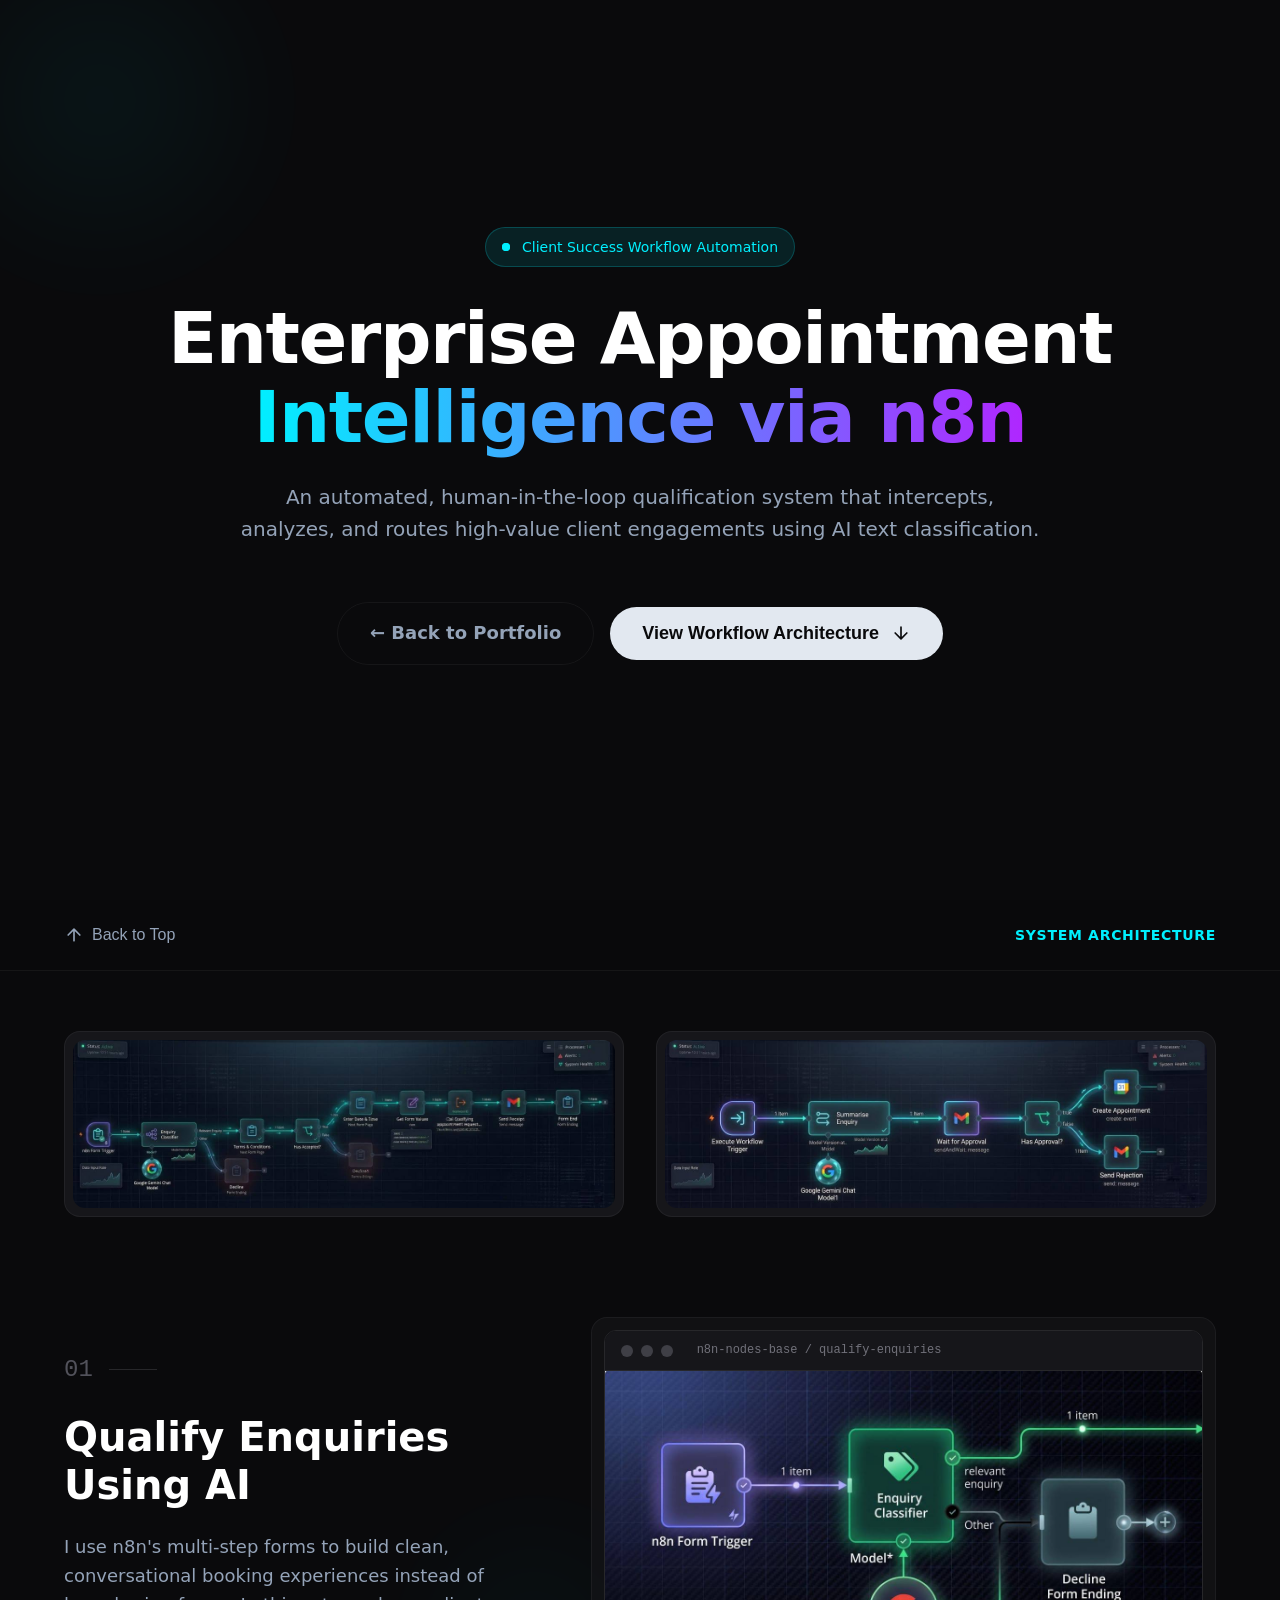
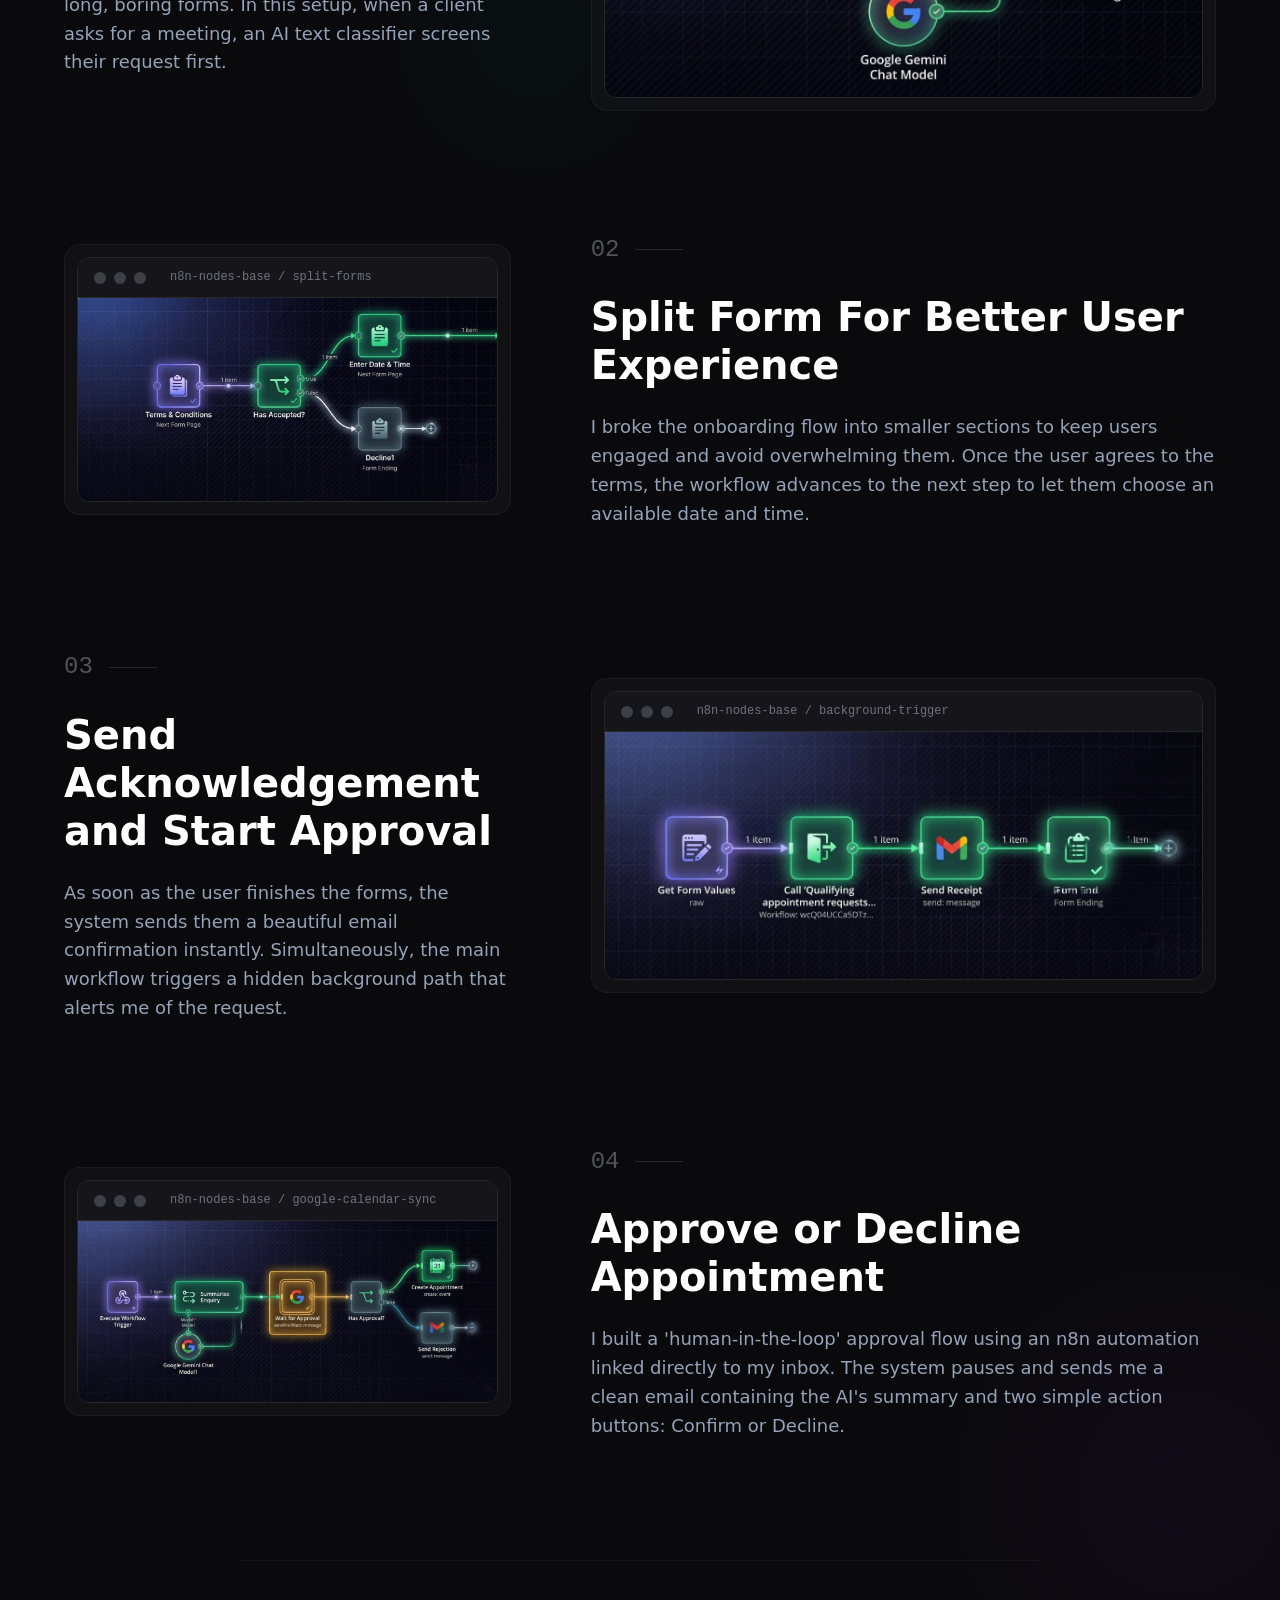
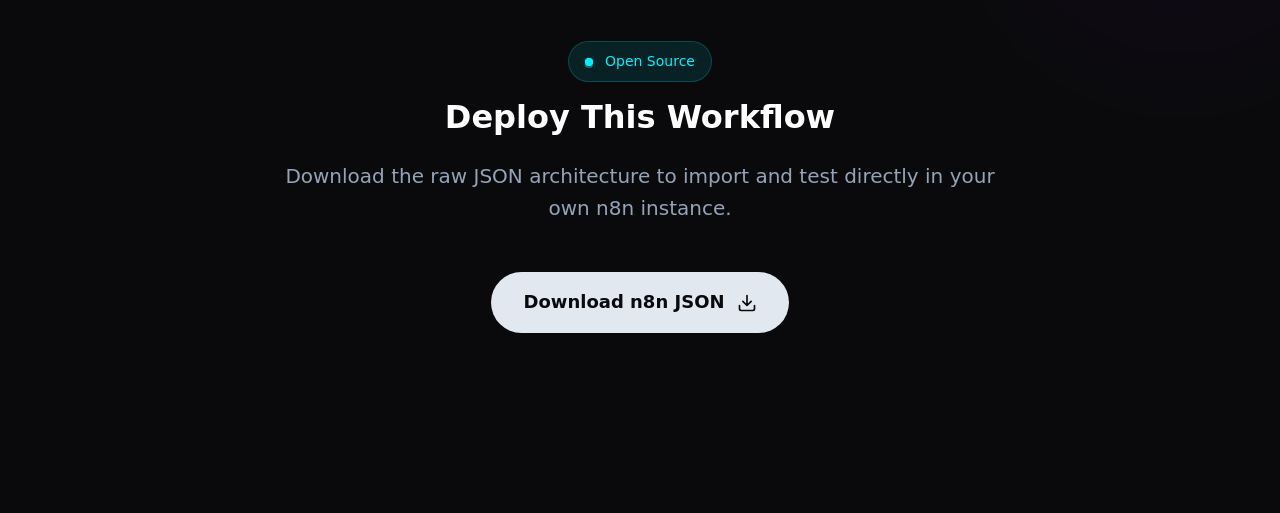
==== project-page.html @ 70767b48 "Rename index.html to project-page.html" ====
<!DOCTYPE html>
<html lang="en">
<head>
  <meta charset="UTF-8">
  <meta name="viewport" content="width=device-width, initial-scale=1.0">
  <title>Workflow Architecture | Amir Ahmed</title>
  <style>
    /* =========================================
       SYNCHRONIZED DESIGN SYSTEM
       ========================================= */
    :root {
      --bg-main: #0a0a0c;
      --bg-secondary: #16161a;
      --text-main: #e2e8f0;
      --text-muted: #94a3b8;
      --neon-accent: #00f0ff;
      --neon-hover: #00c3ff;
      --neon-purple: #b026ff;
      --border-subtle: rgba(255, 255, 255, 0.05);
      --font-main: 'Segoe UI', system-ui, -apple-system, sans-serif;
    }

    * { box-sizing: border-box; margin: 0; padding: 0; }

    body {
      background-color: var(--bg-main);
      color: var(--text-main);
      font-family: var(--font-main);
      line-height: 1.6;
      overflow-x: hidden;
      position: relative;
    }

    ::-webkit-scrollbar { width: 8px; }
    ::-webkit-scrollbar-track { background: var(--bg-main); }
    ::-webkit-scrollbar-thumb { background: var(--bg-secondary); border-radius: 4px; }
    ::-webkit-scrollbar-thumb:hover { background: #27272a; }

    /* =========================================
       AMBIENT BACKGROUND ANIMATIONS
       ========================================= */
    .ambient-node {
      position: absolute;
      border-radius: 50%;
      background: radial-gradient(circle, var(--neon-accent) 0%, transparent 70%);
      opacity: 0.05;
      filter: blur(40px);
      animation: float 15s infinite ease-in-out alternate;
      z-index: -1;
      pointer-events: none;
    }
    .node-1 { width: 400px; height: 400px; top: -100px; left: -100px; }
    .node-2 { width: 500px; height: 500px; bottom: 10%; right: -150px; background: radial-gradient(circle, var(--neon-purple) 0%, transparent 70%); animation-duration: 20s; animation-direction: alternate-reverse; }
    .node-3 { width: 300px; height: 300px; top: 40%; left: 30%; background: radial-gradient(circle, var(--neon-accent) 0%, transparent 70%); animation-duration: 12s; opacity: 0.03; }

    @keyframes float {
      0% { transform: translate(0, 0) scale(1); }
      50% { transform: translate(30px, -50px) scale(1.1); }
      100% { transform: translate(-20px, 20px) scale(0.95); }
    }

    /* =========================================
       ANIMATIONS
       ========================================= */
    @keyframes fadeUp {
      0% { opacity: 0; transform: translateY(40px); }
      100% { opacity: 1; transform: translateY(0); }
    }

    .animate-fade-up { opacity: 0; animation: fadeUp 0.8s cubic-bezier(0.16, 1, 0.3, 1) forwards; }
    .delay-1 { animation-delay: 0.1s; }
    .delay-2 { animation-delay: 0.2s; }
    .delay-3 { animation-delay: 0.3s; }

    /* =========================================
       SUMMARY VIEW (HERO)
       ========================================= */
    #summary-view {
      display: flex; flex-direction: column; align-items: center; justify-content: center;
      text-align: center; padding: 0 24px; position: relative;
      min-height: 100vh;
    }

    .badge {
      display: inline-flex; align-items: center; gap: 12px; padding: 8px 16px;
      border-radius: 50px; background: rgba(0, 240, 255, 0.1); border: 1px solid rgba(0, 240, 255, 0.2);
      color: var(--neon-accent); font-size: 0.875rem; font-weight: 500; margin-bottom: 2rem;
    }

    .ping-dot { position: relative; display: flex; height: 8px; width: 8px; }
    .ping-dot::before, .ping-dot::after {
      content: ''; position: absolute; width: 100%; height: 100%;
      background: var(--neon-accent); border-radius: 50%;
    }
    .ping-dot::before { animation: ping 1.5s cubic-bezier(0, 0, 0.2, 1) infinite; }
    @keyframes ping { 75%, 100% { transform: scale(2); opacity: 0; } }

    .hero-title {
      font-size: clamp(2.5rem, 6vw, 4.5rem); font-weight: 800; color: white;
      line-height: 1.1; margin-bottom: 1.5rem; letter-spacing: -0.02em;
    }
    .hero-title span {
      background: linear-gradient(to right, var(--neon-accent), var(--neon-purple));
      -webkit-background-clip: text; -webkit-text-fill-color: transparent;
    }
    .hero-desc { font-size: 1.25rem; color: var(--text-muted); max-width: 800px; margin: 0 auto 3rem auto; }

    .btn-group { display: flex; gap: 16px; flex-wrap: wrap; justify-content: center; align-items: center; min-height: 80px; }
    
    .primary-btn {
      position: relative; display: inline-flex; align-items: center; justify-content: center; gap: 12px;
      padding: 16px 32px; background: var(--text-main); color: var(--bg-main);
      border: none; border-radius: 50px; font-size: 1.125rem; font-weight: 600;
      cursor: pointer; overflow: hidden; transition: transform 0.2s ease, opacity 0.1s ease;
      white-space: nowrap; 
    }
    .primary-btn:hover { transform: scale(1.05); }
    .primary-btn::before {
      content: ''; position: absolute; inset: 0;
      background: linear-gradient(to right, var(--neon-accent), var(--neon-purple));
      opacity: 0; transition: opacity 0.5s ease;
    }
    .primary-btn:hover::before { opacity: 0.15; }
    .primary-btn span { position: relative; z-index: 1; }
    .primary-btn svg { position: relative; z-index: 1; transition: transform 0.3s ease; width: 20px; height: 20px; flex-shrink: 0; }
    .primary-btn:hover svg { transform: translateY(4px); }

    .secondary-link {
      display: inline-flex; align-items: center; justify-content: center; gap: 8px; padding: 16px 32px;
      color: var(--text-muted); text-decoration: none; font-size: 1.125rem; font-weight: 600;
      transition: all 0.3s ease; border: 1px solid var(--border-subtle); border-radius: 50px;
      white-space: nowrap; transform-origin: center;
    }
    .secondary-link:hover { color: var(--neon-accent); border-color: var(--neon-accent); background: rgba(0,240,255,0.05); }

    /* =========================================
       GALLERY VIEW (SCROLLABLE AREA)
       ========================================= */
    #gallery-view { padding-bottom: 100px; }

    .sticky-nav {
      position: sticky; top: 0; z-index: 50; background: rgba(10, 10, 12, 0.85);
      backdrop-filter: blur(12px); border-bottom: 1px solid var(--border-subtle);
      padding: 24px 0; margin-bottom: 60px;
    }
    .nav-content { display: flex; justify-content: space-between; align-items: center; max-width: 1200px; margin: 0 auto; padding: 0 24px; }
    .back-btn {
      background: transparent; border: none; color: var(--text-muted); font-size: 1rem;
      display: flex; align-items: center; gap: 8px; cursor: pointer; transition: color 0.3s;
    }
    .back-btn:hover { color: white; }
    .back-btn svg { transition: transform 0.3s; width: 20px; height: 20px; }
    .back-btn:hover svg { transform: translateY(-4px); }
    .nav-label { color: var(--neon-accent); font-size: 0.875rem; letter-spacing: 0.05em; text-transform: uppercase; font-weight: 600; }

    .macro-grid { display: grid; grid-template-columns: 1fr; gap: 32px; margin-bottom: 100px; max-width: 1200px; margin: 0 auto 100px auto; padding: 0 24px; }
    @media (min-width: 1024px) { .macro-grid { grid-template-columns: 1fr 1fr; } }
    .macro-card {
      background: var(--bg-secondary); border: 1px solid var(--border-subtle); border-radius: 16px;
      padding: 8px; overflow: hidden; transition: all 0.5s ease;
    }
    .macro-card:hover { border-color: rgba(0, 240, 255, 0.3); box-shadow: 0 0 40px rgba(0, 240, 255, 0.1); }
    .macro-card img { width: 100%; height: auto; border-radius: 12px; display: block; transition: transform 0.7s ease; }
    .macro-card:hover img { transform: scale(1.02); }

    .step-section { max-width: 1200px; margin: 0 auto 120px auto; padding: 0 24px; display: grid; grid-template-columns: 1fr; gap: 40px; align-items: center; }
    @media (min-width: 1024px) {
      .step-section { grid-template-columns: 5fr 7fr; gap: 80px; }
      .step-reverse .text-content { order: 2; }
      .step-reverse .image-content { order: 1; }
      .text-content { position: sticky; top: 120px; }
    }

    .step-header { display: flex; align-items: center; gap: 16px; margin-bottom: 24px; }
    .step-number { font-family: monospace; font-size: 1.5rem; color: #52525b; }
    .step-line { height: 1px; width: 48px; background: #27272a; }
    .step-title { font-size: 2.5rem; font-weight: 700; color: white; margin-bottom: 24px; line-height: 1.2; }

    .image-content {
      position: relative; border-radius: 16px; background: rgba(22, 22, 26, 0.6);
      border: 1px solid rgba(255, 255, 255, 0.05); padding: 12px; transition: transform 0.5s ease;
    }
    .image-content:hover { transform: translateY(-5px) scale(1.02); }
    .image-content::before {
      content: ''; position: absolute; inset: -4px; background: linear-gradient(45deg, transparent, rgba(0, 240, 255, 0.15), var(--neon-purple), transparent);
      border-radius: 20px; filter: blur(20px); opacity: 0; transition: opacity 0.5s ease; z-index: -1;
    }
    .image-content:hover::before { opacity: 1; }

    .ide-window { background: var(--bg-main); border: 1px solid #27272a; border-radius: 12px; overflow: hidden; }
    .ide-header { background: var(--bg-secondary); border-bottom: 1px solid #27272a; height: 40px; display: flex; align-items: center; padding: 0 16px; gap: 8px; }
    .ide-dot { width: 12px; height: 12px; border-radius: 50%; background: #3f3f46; }
    .ide-title { margin-left: 16px; font-family: monospace; font-size: 0.75rem; color: #71717a; }
    .ide-window img { width: 100%; display: block; }

    .download-section { text-align: center; padding: 80px 24px; margin: 0 auto; max-width: 800px; border-top: 1px solid var(--border-subtle); }
    .download-section svg { transition: transform 0.3s ease; }
    .primary-btn:hover svg.download-icon { transform: translateY(4px); }
  </style>
</head>
<body>

  <div class="ambient-node node-1"></div>
  <div class="ambient-node node-2"></div>
  <div class="ambient-node node-3"></div>

  <div id="app">
    <section id="summary-view">
      <div class="animate-fade-up">
        <div class="badge">
          <div class="ping-dot"></div>
          Client Success Workflow Automation
        </div>
      </div>

      <h1 class="hero-title animate-fade-up delay-1">
        Enterprise Appointment <br>
        <span>Intelligence via n8n</span>
      </h1>

      <p class="hero-desc animate-fade-up delay-2">
        An automated, human-in-the-loop qualification system that intercepts, analyzes, and routes high-value client engagements using AI text classification.
      </p>

      <div class="btn-group animate-fade-up delay-3">
        <a href="index.html" id="btn-portfolio" class="secondary-link">← Back to Portfolio</a>
        <button id="btn-view-architecture" class="primary-btn">
          <span>View Workflow Architecture</span>
          <svg viewBox="0 0 24 24" fill="none" stroke="currentColor" stroke-width="2" stroke-linecap="round" stroke-linejoin="round"><path d="M12 5v14M5 12l7 7 7-7"/></svg>
        </button>
      </div>
    </section>

    <section id="gallery-view">
      <nav class="sticky-nav">
        <div class="nav-content">
          <button id="btn-back" class="back-btn">
            <svg viewBox="0 0 24 24" fill="none" stroke="currentColor" stroke-width="2" stroke-linecap="round" stroke-linejoin="round"><path d="M12 19V5M5 12l7-7 7 7"/></svg>
            Back to Top
          </button>
          <div class="nav-label">System Architecture</div>
        </div>
      </nav>

      <div class="macro-grid">
        <div class="macro-card"><img src="photo_2026-07-04_22-21-02.jpg" alt="Main Qualification Path"></div>
        <div class="macro-card"><img src="photo_2026-07-04_22-21-03.jpg" alt="Sub-Workflow Approval Path"></div>
      </div>

      <div class="step-section">
        <div class="text-content">
          <div class="step-header"><span class="step-number">01</span><div class="step-line"></div></div>
          <h3 class="step-title">Qualify Enquiries Using AI</h3>
          <p class="hero-desc" style="margin: 0; font-size: 1.125rem;">I use n8n's multi-step forms to build clean, conversational booking experiences instead of long, boring forms. In this setup, when a client asks for a meeting, an AI text classifier screens their request first.</p>
        </div>
        <div class="image-content">
          <div class="ide-window"><div class="ide-header"><div class="ide-dot"></div><div class="ide-dot"></div><div class="ide-dot"></div><div class="ide-title">n8n-nodes-base / qualify-enquiries</div></div><img src="photo_2026-07-04_21-32-10.jpg" alt="Qualify Enquiries Node"></div>
        </div>
      </div>

      <div class="step-section step-reverse">
        <div class="text-content">
          <div class="step-header"><span class="step-number">02</span><div class="step-line"></div></div>
          <h3 class="step-title">Split Form For Better User Experience</h3>
          <p class="hero-desc" style="margin: 0; font-size: 1.125rem;">I broke the onboarding flow into smaller sections to keep users engaged and avoid overwhelming them. Once the user agrees to the terms, the workflow advances to the next step to let them choose an available date and time.</p>
        </div>
        <div class="image-content">
          <div class="ide-window"><div class="ide-header"><div class="ide-dot"></div><div class="ide-dot"></div><div class="ide-dot"></div><div class="ide-title">n8n-nodes-base / split-forms</div></div><img src="photo_2026-07-04_21-32-12.jpg" alt="Split Form Nodes"></div>
        </div>
      </div>

      <div class="step-section">
        <div class="text-content">
          <div class="step-header"><span class="step-number">03</span><div class="step-line"></div></div>
          <h3 class="step-title">Send Acknowledgement and Start Approval</h3>
          <p class="hero-desc" style="margin: 0; font-size: 1.125rem;">As soon as the user finishes the forms, the system sends them a beautiful email confirmation instantly. Simultaneously, the main workflow triggers a hidden background path that alerts me of the request.</p>
        </div>
        <div class="image-content">
          <div class="ide-window"><div class="ide-header"><div class="ide-dot"></div><div class="ide-dot"></div><div class="ide-dot"></div><div class="ide-title">n8n-nodes-base / background-trigger</div></div><img src="photo_2026-07-04_21-32-11 (2).jpg" alt="Approval Trigger Node"></div>
        </div>
      </div>

      <div class="step-section step-reverse">
        <div class="text-content">
          <div class="step-header"><span class="step-number">04</span><div class="step-line"></div></div>
          <h3 class="step-title">Approve or Decline Appointment</h3>
          <p class="hero-desc" style="margin: 0; font-size: 1.125rem;">I built a 'human-in-the-loop' approval flow using an n8n automation linked directly to my inbox. The system pauses and sends me a clean email containing the AI's summary and two simple action buttons: Confirm or Decline.</p>
        </div>
        <div class="image-content">
          <div class="ide-window"><div class="ide-header"><div class="ide-dot"></div><div class="ide-dot"></div><div class="ide-dot"></div><div class="ide-title">n8n-nodes-base / google-calendar-sync</div></div><img src="photo_2026-07-04_21-32-11.jpg" alt="Calendar Execution Node"></div>
        </div>
      </div>

      <div class="download-section">
        <div class="badge" style="margin-bottom: 1rem;"><div class="ping-dot" style="background: transparent;"><svg viewBox="0 0 24 24" width="12" height="12" fill="none" stroke="currentColor" stroke-width="2" stroke-linecap="round" stroke-linejoin="round" style="color: var(--neon-accent);"><path d="M21 15v4a2 2 0 0 1-2 2H5a2 2 0 0 1-2-2v-4M7 10l5 5 5-5M12 15V3"/></svg></div>Open Source</div>
        <h3 class="step-title" style="font-size: 2rem;">Deploy This Workflow</h3>
        <p class="hero-desc">Download the raw JSON architecture to import and test directly in your own n8n instance.</p>
        <a href="n8n-workflow.json.json" download="Amir-n8n-Booking-System.json" class="primary-btn" style="text-decoration: none; display: inline-flex;"><span>Download n8n JSON</span><svg class="download-icon" viewBox="0 0 24 24" fill="none" stroke="currentColor" stroke-width="2" stroke-linecap="round" stroke-linejoin="round" style="width: 20px; height: 20px;"><path d="M21 15v4a2 2 0 0 1-2 2H5a2 2 0 0 1-2-2v-4M7 10l5 5 5-5M12 15V3"/></svg></a>
      </div>
    </section>
  </div>

  <script>
    document.addEventListener("DOMContentLoaded", () => {
      const btnViewArch = document.getElementById('btn-view-architecture');
      const btnPortfolio = document.getElementById('btn-portfolio');
      const btnBack = document.getElementById('btn-back');
      const galleryView = document.getElementById('gallery-view');

      btnViewArch.addEventListener('click', () => {
        galleryView.scrollIntoView({ behavior: 'smooth' });
      });

      btnBack.addEventListener('click', () => {
        window.scrollTo({ top: 0, behavior: 'smooth' });
      });

      window.addEventListener('scroll', () => {
        let scrollY = window.scrollY;
        
        // Calculate progress (0 to 1 over 300px)
        let progress = Math.min(scrollY / 300, 1);
        
        // View Arch button: Fades and Shrinks
        btnViewArch.style.opacity = 1 - progress;
        btnViewArch.style.transform = `scale(${1 - (progress * 0.5)})`;
        btnViewArch.style.pointerEvents = progress >= 1 ? 'none' : 'auto';
        
        // Portfolio button: Scales up to 1.3x and moves to horizontal center (85px right)
        btnPortfolio.style.transform = `scale(${1 + (progress * 0.3)}) translateX(${progress * 100}px)`;
      });
    });
  </script>
</body>
</html>
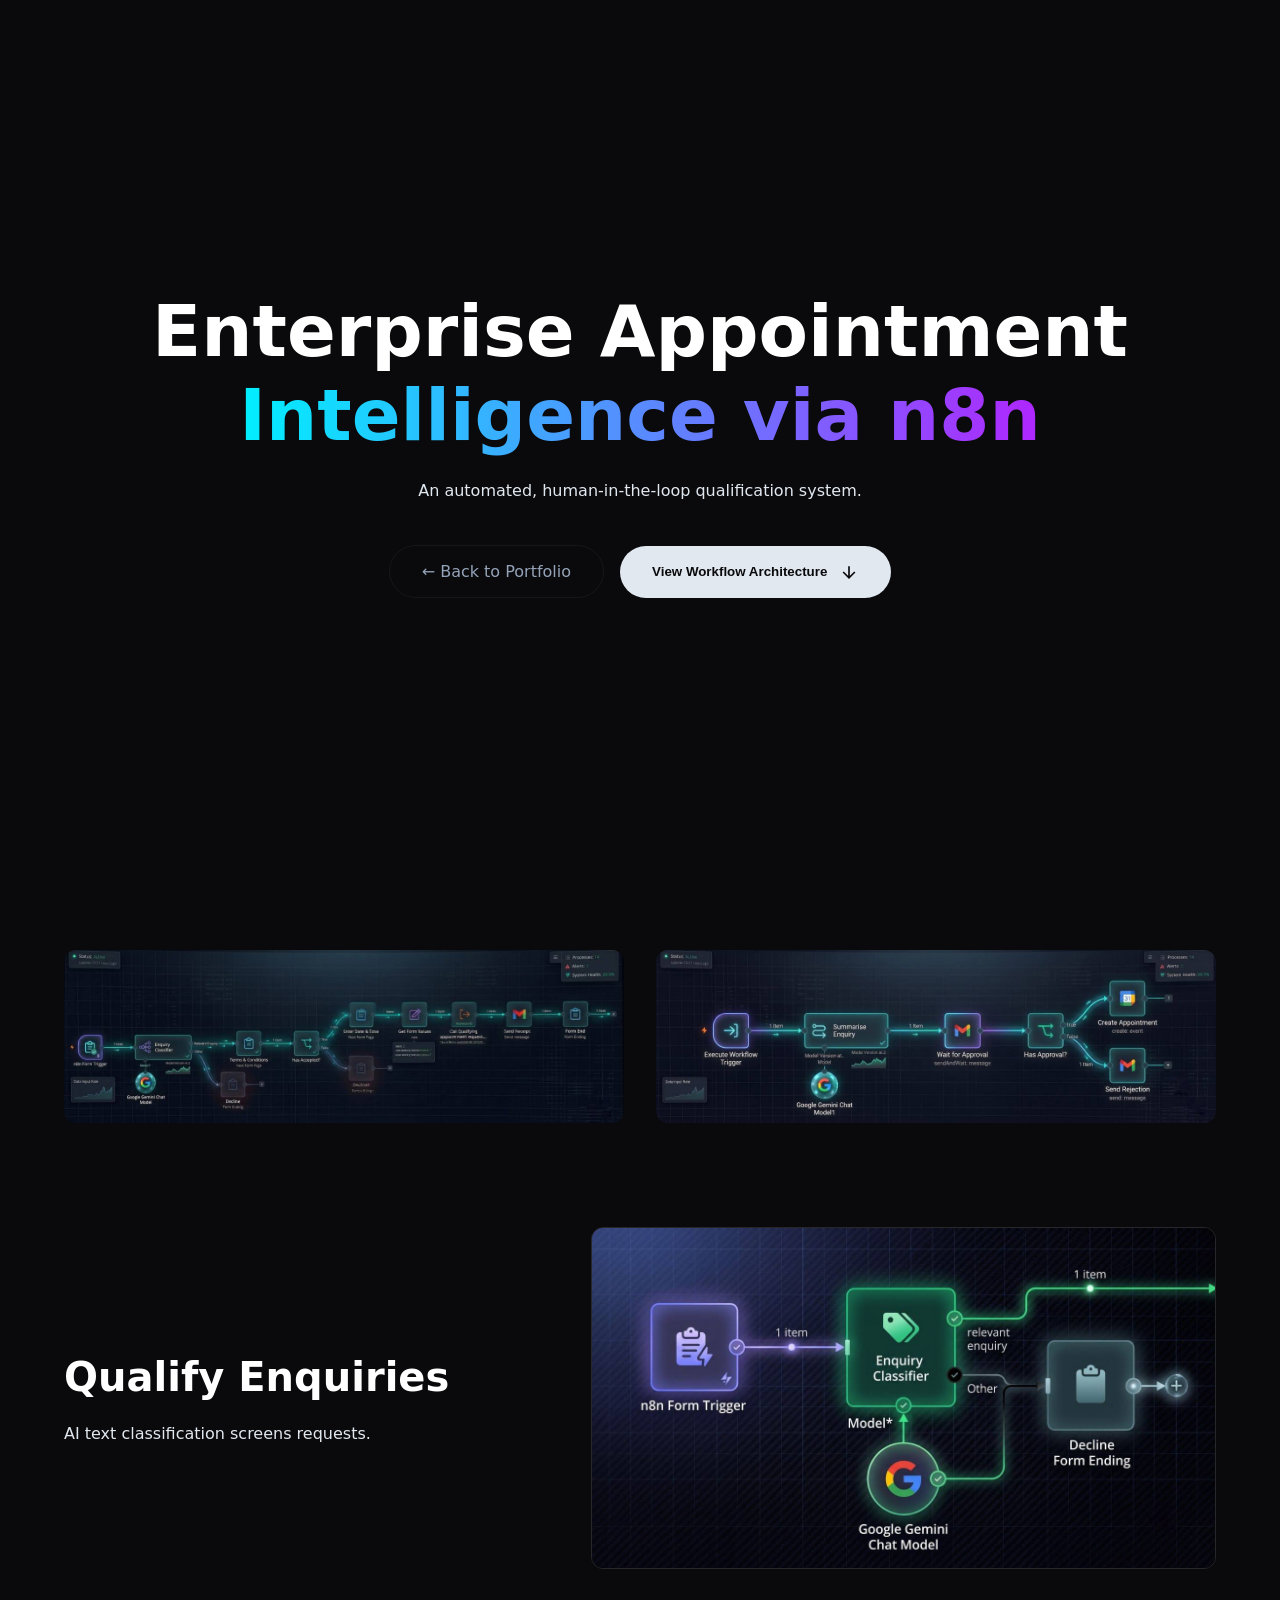
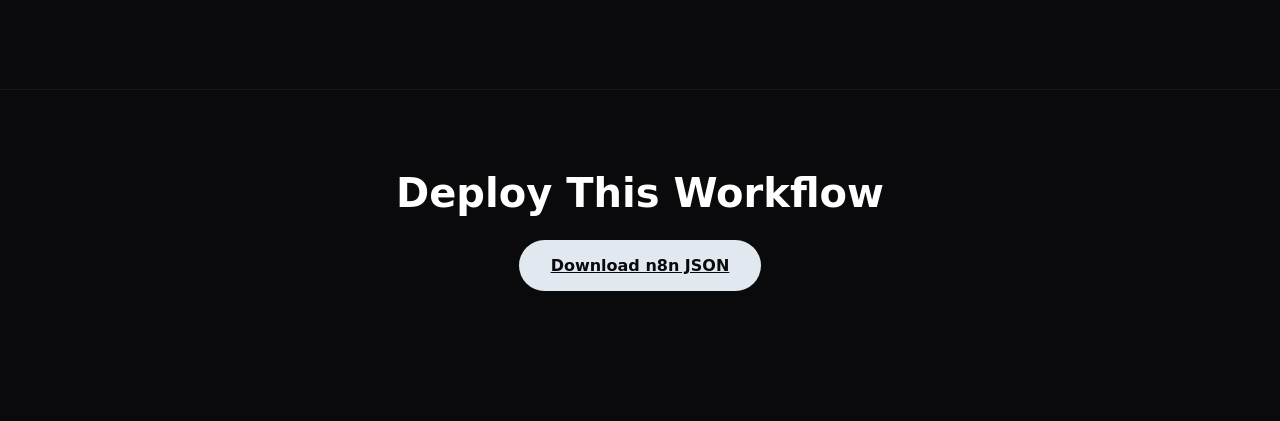
==== commit c34b2b8b: "Update project-page.html" ====
--- a/project-page.html
+++ b/project-page.html
@@ -9,326 +9,92 @@
        SYNCHRONIZED DESIGN SYSTEM
        ========================================= */
     :root {
-      --bg-main: #0a0a0c;
-      --bg-secondary: #16161a;
-      --text-main: #e2e8f0;
-      --text-muted: #94a3b8;
-      --neon-accent: #00f0ff;
-      --neon-hover: #00c3ff;
-      --neon-purple: #b026ff;
-      --border-subtle: rgba(255, 255, 255, 0.05);
-      --font-main: 'Segoe UI', system-ui, -apple-system, sans-serif;
+      --bg-main: #0a0a0c; --bg-secondary: #16161a; --text-main: #e2e8f0;
+      --text-muted: #94a3b8; --neon-accent: #00f0ff; --neon-purple: #b026ff;
+      --border-subtle: rgba(255, 255, 255, 0.05); --font-main: 'Segoe UI', system-ui, sans-serif;
     }
+    * { box-sizing: border-box; margin: 0; padding: 0; }
+    body { background-color: var(--bg-main); color: var(--text-main); font-family: var(--font-main); overflow-x: hidden; }
+    
+    .view-container { min-height: 100vh; padding: 100px 24px; display: flex; flex-direction: column; align-items: center; justify-content: center; text-align: center; }
+    
+    .hero-title { font-size: clamp(2.5rem, 6vw, 4.5rem); font-weight: 800; color: white; margin-bottom: 1.5rem; }
+    .hero-title span { background: linear-gradient(to right, var(--neon-accent), var(--neon-purple)); -webkit-background-clip: text; -webkit-text-fill-color: transparent; }
+    
+    .btn-group { display: flex; gap: 16px; justify-content: center; margin-top: 2rem; align-items: center; min-height: 80px; }
+    .primary-btn { display: inline-flex; align-items: center; gap: 12px; padding: 16px 32px; background: var(--text-main); color: var(--bg-main); border: none; border-radius: 50px; font-weight: 600; cursor: pointer; transition: transform 0.2s; white-space: nowrap; }
+    .primary-btn:hover { transform: scale(1.05); }
+    .primary-btn svg { width: 20px; height: 20px; }
 
-    * { box-sizing: border-box; margin: 0; padding: 0; }
-
-    body {
-      background-color: var(--bg-main);
-      color: var(--text-main);
-      font-family: var(--font-main);
-      line-height: 1.6;
-      overflow-x: hidden;
-      position: relative;
-    }
-
-    ::-webkit-scrollbar { width: 8px; }
-    ::-webkit-scrollbar-track { background: var(--bg-main); }
-    ::-webkit-scrollbar-thumb { background: var(--bg-secondary); border-radius: 4px; }
-    ::-webkit-scrollbar-thumb:hover { background: #27272a; }
-
-    /* =========================================
-       AMBIENT BACKGROUND ANIMATIONS
-       ========================================= */
-    .ambient-node {
-      position: absolute;
-      border-radius: 50%;
-      background: radial-gradient(circle, var(--neon-accent) 0%, transparent 70%);
-      opacity: 0.05;
-      filter: blur(40px);
-      animation: float 15s infinite ease-in-out alternate;
-      z-index: -1;
-      pointer-events: none;
-    }
-    .node-1 { width: 400px; height: 400px; top: -100px; left: -100px; }
-    .node-2 { width: 500px; height: 500px; bottom: 10%; right: -150px; background: radial-gradient(circle, var(--neon-purple) 0%, transparent 70%); animation-duration: 20s; animation-direction: alternate-reverse; }
-    .node-3 { width: 300px; height: 300px; top: 40%; left: 30%; background: radial-gradient(circle, var(--neon-accent) 0%, transparent 70%); animation-duration: 12s; opacity: 0.03; }
-
-    @keyframes float {
-      0% { transform: translate(0, 0) scale(1); }
-      50% { transform: translate(30px, -50px) scale(1.1); }
-      100% { transform: translate(-20px, 20px) scale(0.95); }
-    }
-
-    /* =========================================
-       ANIMATIONS
-       ========================================= */
-    @keyframes fadeUp {
-      0% { opacity: 0; transform: translateY(40px); }
-      100% { opacity: 1; transform: translateY(0); }
-    }
-
-    .animate-fade-up { opacity: 0; animation: fadeUp 0.8s cubic-bezier(0.16, 1, 0.3, 1) forwards; }
-    .delay-1 { animation-delay: 0.1s; }
-    .delay-2 { animation-delay: 0.2s; }
-    .delay-3 { animation-delay: 0.3s; }
-
-    /* =========================================
-       SUMMARY VIEW (HERO)
-       ========================================= */
-    #summary-view {
-      display: flex; flex-direction: column; align-items: center; justify-content: center;
-      text-align: center; padding: 0 24px; position: relative;
-      min-height: 100vh;
-    }
-
-    .badge {
-      display: inline-flex; align-items: center; gap: 12px; padding: 8px 16px;
-      border-radius: 50px; background: rgba(0, 240, 255, 0.1); border: 1px solid rgba(0, 240, 255, 0.2);
-      color: var(--neon-accent); font-size: 0.875rem; font-weight: 500; margin-bottom: 2rem;
-    }
-
-    .ping-dot { position: relative; display: flex; height: 8px; width: 8px; }
-    .ping-dot::before, .ping-dot::after {
-      content: ''; position: absolute; width: 100%; height: 100%;
-      background: var(--neon-accent); border-radius: 50%;
-    }
-    .ping-dot::before { animation: ping 1.5s cubic-bezier(0, 0, 0.2, 1) infinite; }
-    @keyframes ping { 75%, 100% { transform: scale(2); opacity: 0; } }
-
-    .hero-title {
-      font-size: clamp(2.5rem, 6vw, 4.5rem); font-weight: 800; color: white;
-      line-height: 1.1; margin-bottom: 1.5rem; letter-spacing: -0.02em;
-    }
-    .hero-title span {
-      background: linear-gradient(to right, var(--neon-accent), var(--neon-purple));
-      -webkit-background-clip: text; -webkit-text-fill-color: transparent;
-    }
-    .hero-desc { font-size: 1.25rem; color: var(--text-muted); max-width: 800px; margin: 0 auto 3rem auto; }
-
-    .btn-group { display: flex; gap: 16px; flex-wrap: wrap; justify-content: center; align-items: center; min-height: 80px; }
+    #gallery-view { display: block; padding: 50px 0; }
+    .macro-grid { display: grid; grid-template-columns: 1fr 1fr; gap: 32px; max-width: 1200px; margin: 0 auto 100px auto; padding: 0 24px; }
+    .macro-card img { width: 100%; border-radius: 12px; }
     
-    .primary-btn {
-      position: relative; display: inline-flex; align-items: center; justify-content: center; gap: 12px;
-      padding: 16px 32px; background: var(--text-main); color: var(--bg-main);
-      border: none; border-radius: 50px; font-size: 1.125rem; font-weight: 600;
-      cursor: pointer; overflow: hidden; transition: transform 0.2s ease, opacity 0.1s ease;
-      white-space: nowrap; 
-    }
-    .primary-btn:hover { transform: scale(1.05); }
-    .primary-btn::before {
-      content: ''; position: absolute; inset: 0;
-      background: linear-gradient(to right, var(--neon-accent), var(--neon-purple));
-      opacity: 0; transition: opacity 0.5s ease;
-    }
-    .primary-btn:hover::before { opacity: 0.15; }
-    .primary-btn span { position: relative; z-index: 1; }
-    .primary-btn svg { position: relative; z-index: 1; transition: transform 0.3s ease; width: 20px; height: 20px; flex-shrink: 0; }
-    .primary-btn:hover svg { transform: translateY(4px); }
-
-    .secondary-link {
-      display: inline-flex; align-items: center; justify-content: center; gap: 8px; padding: 16px 32px;
-      color: var(--text-muted); text-decoration: none; font-size: 1.125rem; font-weight: 600;
-      transition: all 0.3s ease; border: 1px solid var(--border-subtle); border-radius: 50px;
-      white-space: nowrap; transform-origin: center;
-    }
-    .secondary-link:hover { color: var(--neon-accent); border-color: var(--neon-accent); background: rgba(0,240,255,0.05); }
-
-    /* =========================================
-       GALLERY VIEW (SCROLLABLE AREA)
-       ========================================= */
-    #gallery-view { padding-bottom: 100px; }
-
-    .sticky-nav {
-      position: sticky; top: 0; z-index: 50; background: rgba(10, 10, 12, 0.85);
-      backdrop-filter: blur(12px); border-bottom: 1px solid var(--border-subtle);
-      padding: 24px 0; margin-bottom: 60px;
-    }
-    .nav-content { display: flex; justify-content: space-between; align-items: center; max-width: 1200px; margin: 0 auto; padding: 0 24px; }
-    .back-btn {
-      background: transparent; border: none; color: var(--text-muted); font-size: 1rem;
-      display: flex; align-items: center; gap: 8px; cursor: pointer; transition: color 0.3s;
-    }
-    .back-btn:hover { color: white; }
-    .back-btn svg { transition: transform 0.3s; width: 20px; height: 20px; }
-    .back-btn:hover svg { transform: translateY(-4px); }
-    .nav-label { color: var(--neon-accent); font-size: 0.875rem; letter-spacing: 0.05em; text-transform: uppercase; font-weight: 600; }
-
-    .macro-grid { display: grid; grid-template-columns: 1fr; gap: 32px; margin-bottom: 100px; max-width: 1200px; margin: 0 auto 100px auto; padding: 0 24px; }
-    @media (min-width: 1024px) { .macro-grid { grid-template-columns: 1fr 1fr; } }
-    .macro-card {
-      background: var(--bg-secondary); border: 1px solid var(--border-subtle); border-radius: 16px;
-      padding: 8px; overflow: hidden; transition: all 0.5s ease;
-    }
-    .macro-card:hover { border-color: rgba(0, 240, 255, 0.3); box-shadow: 0 0 40px rgba(0, 240, 255, 0.1); }
-    .macro-card img { width: 100%; height: auto; border-radius: 12px; display: block; transition: transform 0.7s ease; }
-    .macro-card:hover img { transform: scale(1.02); }
-
-    .step-section { max-width: 1200px; margin: 0 auto 120px auto; padding: 0 24px; display: grid; grid-template-columns: 1fr; gap: 40px; align-items: center; }
-    @media (min-width: 1024px) {
-      .step-section { grid-template-columns: 5fr 7fr; gap: 80px; }
-      .step-reverse .text-content { order: 2; }
-      .step-reverse .image-content { order: 1; }
-      .text-content { position: sticky; top: 120px; }
-    }
-
-    .step-header { display: flex; align-items: center; gap: 16px; margin-bottom: 24px; }
-    .step-number { font-family: monospace; font-size: 1.5rem; color: #52525b; }
-    .step-line { height: 1px; width: 48px; background: #27272a; }
-    .step-title { font-size: 2.5rem; font-weight: 700; color: white; margin-bottom: 24px; line-height: 1.2; }
-
-    .image-content {
-      position: relative; border-radius: 16px; background: rgba(22, 22, 26, 0.6);
-      border: 1px solid rgba(255, 255, 255, 0.05); padding: 12px; transition: transform 0.5s ease;
-    }
-    .image-content:hover { transform: translateY(-5px) scale(1.02); }
-    .image-content::before {
-      content: ''; position: absolute; inset: -4px; background: linear-gradient(45deg, transparent, rgba(0, 240, 255, 0.15), var(--neon-purple), transparent);
-      border-radius: 20px; filter: blur(20px); opacity: 0; transition: opacity 0.5s ease; z-index: -1;
-    }
-    .image-content:hover::before { opacity: 1; }
-
+    .step-section { max-width: 1200px; margin: 0 auto 120px auto; padding: 0 24px; display: grid; grid-template-columns: 5fr 7fr; gap: 80px; align-items: center; }
+    .step-title { font-size: 2.5rem; color: white; margin-bottom: 24px; }
     .ide-window { background: var(--bg-main); border: 1px solid #27272a; border-radius: 12px; overflow: hidden; }
-    .ide-header { background: var(--bg-secondary); border-bottom: 1px solid #27272a; height: 40px; display: flex; align-items: center; padding: 0 16px; gap: 8px; }
-    .ide-dot { width: 12px; height: 12px; border-radius: 50%; background: #3f3f46; }
-    .ide-title { margin-left: 16px; font-family: monospace; font-size: 0.75rem; color: #71717a; }
     .ide-window img { width: 100%; display: block; }
-
-    .download-section { text-align: center; padding: 80px 24px; margin: 0 auto; max-width: 800px; border-top: 1px solid var(--border-subtle); }
-    .download-section svg { transition: transform 0.3s ease; }
-    .primary-btn:hover svg.download-icon { transform: translateY(4px); }
+    
+    .download-section { text-align: center; padding: 80px 24px; border-top: 1px solid var(--border-subtle); }
+    .secondary-link { display: inline-flex; align-items: center; gap: 8px; padding: 16px 32px; color: var(--text-muted); text-decoration: none; border: 1px solid var(--border-subtle); border-radius: 50px; transition: transform 0.5s ease; }
   </style>
 </head>
 <body>
 
-  <div class="ambient-node node-1"></div>
-  <div class="ambient-node node-2"></div>
-  <div class="ambient-node node-3"></div>
+  <section id="summary-view" class="view-container">
+    <h1 class="hero-title">Enterprise Appointment <br> <span>Intelligence via n8n</span></h1>
+    <p class="hero-desc">An automated, human-in-the-loop qualification system.</p>
+    
+    <div class="btn-group">
+      <!-- FIXED: Back to index.html -->
+      <a href="index.html" id="btn-portfolio" class="secondary-link">← Back to Portfolio</a>
+      <button id="btn-view-architecture" class="primary-btn">
+        <span>View Workflow Architecture</span>
+        <svg viewBox="0 0 24 24" fill="none" stroke="currentColor" stroke-width="2"><path d="M12 5v14M5 12l7 7 7-7"/></svg>
+      </button>
+    </div>
+  </section>
 
-  <div id="app">
-    <section id="summary-view">
-      <div class="animate-fade-up">
-        <div class="badge">
-          <div class="ping-dot"></div>
-          Client Success Workflow Automation
-        </div>
-      </div>
+  <section id="gallery-view">
+    <div class="macro-grid">
+      <div class="macro-card"><img src="photo_2026-07-04_22-21-02.jpg" alt="Path 1"></div>
+      <div class="macro-card"><img src="photo_2026-07-04_22-21-03.jpg" alt="Path 2"></div>
+    </div>
 
-      <h1 class="hero-title animate-fade-up delay-1">
-        Enterprise Appointment <br>
-        <span>Intelligence via n8n</span>
-      </h1>
-
-      <p class="hero-desc animate-fade-up delay-2">
-        An automated, human-in-the-loop qualification system that intercepts, analyzes, and routes high-value client engagements using AI text classification.
-      </p>
-
-      <div class="btn-group animate-fade-up delay-3">
-        <a href="index.html" id="btn-portfolio" class="secondary-link">← Back to Portfolio</a>
-        <button id="btn-view-architecture" class="primary-btn">
-          <span>View Workflow Architecture</span>
-          <svg viewBox="0 0 24 24" fill="none" stroke="currentColor" stroke-width="2" stroke-linecap="round" stroke-linejoin="round"><path d="M12 5v14M5 12l7 7 7-7"/></svg>
-        </button>
-      </div>
-    </section>
-
-    <section id="gallery-view">
-      <nav class="sticky-nav">
-        <div class="nav-content">
-          <button id="btn-back" class="back-btn">
-            <svg viewBox="0 0 24 24" fill="none" stroke="currentColor" stroke-width="2" stroke-linecap="round" stroke-linejoin="round"><path d="M12 19V5M5 12l7-7 7 7"/></svg>
-            Back to Top
-          </button>
-          <div class="nav-label">System Architecture</div>
-        </div>
-      </nav>
-
-      <div class="macro-grid">
-        <div class="macro-card"><img src="photo_2026-07-04_22-21-02.jpg" alt="Main Qualification Path"></div>
-        <div class="macro-card"><img src="photo_2026-07-04_22-21-03.jpg" alt="Sub-Workflow Approval Path"></div>
-      </div>
-
-      <div class="step-section">
-        <div class="text-content">
-          <div class="step-header"><span class="step-number">01</span><div class="step-line"></div></div>
-          <h3 class="step-title">Qualify Enquiries Using AI</h3>
-          <p class="hero-desc" style="margin: 0; font-size: 1.125rem;">I use n8n's multi-step forms to build clean, conversational booking experiences instead of long, boring forms. In this setup, when a client asks for a meeting, an AI text classifier screens their request first.</p>
-        </div>
-        <div class="image-content">
-          <div class="ide-window"><div class="ide-header"><div class="ide-dot"></div><div class="ide-dot"></div><div class="ide-dot"></div><div class="ide-title">n8n-nodes-base / qualify-enquiries</div></div><img src="photo_2026-07-04_21-32-10.jpg" alt="Qualify Enquiries Node"></div>
-        </div>
-      </div>
-
-      <div class="step-section step-reverse">
-        <div class="text-content">
-          <div class="step-header"><span class="step-number">02</span><div class="step-line"></div></div>
-          <h3 class="step-title">Split Form For Better User Experience</h3>
-          <p class="hero-desc" style="margin: 0; font-size: 1.125rem;">I broke the onboarding flow into smaller sections to keep users engaged and avoid overwhelming them. Once the user agrees to the terms, the workflow advances to the next step to let them choose an available date and time.</p>
-        </div>
-        <div class="image-content">
-          <div class="ide-window"><div class="ide-header"><div class="ide-dot"></div><div class="ide-dot"></div><div class="ide-dot"></div><div class="ide-title">n8n-nodes-base / split-forms</div></div><img src="photo_2026-07-04_21-32-12.jpg" alt="Split Form Nodes"></div>
-        </div>
-      </div>
-
-      <div class="step-section">
-        <div class="text-content">
-          <div class="step-header"><span class="step-number">03</span><div class="step-line"></div></div>
-          <h3 class="step-title">Send Acknowledgement and Start Approval</h3>
-          <p class="hero-desc" style="margin: 0; font-size: 1.125rem;">As soon as the user finishes the forms, the system sends them a beautiful email confirmation instantly. Simultaneously, the main workflow triggers a hidden background path that alerts me of the request.</p>
-        </div>
-        <div class="image-content">
-          <div class="ide-window"><div class="ide-header"><div class="ide-dot"></div><div class="ide-dot"></div><div class="ide-dot"></div><div class="ide-title">n8n-nodes-base / background-trigger</div></div><img src="photo_2026-07-04_21-32-11 (2).jpg" alt="Approval Trigger Node"></div>
-        </div>
-      </div>
-
-      <div class="step-section step-reverse">
-        <div class="text-content">
-          <div class="step-header"><span class="step-number">04</span><div class="step-line"></div></div>
-          <h3 class="step-title">Approve or Decline Appointment</h3>
-          <p class="hero-desc" style="margin: 0; font-size: 1.125rem;">I built a 'human-in-the-loop' approval flow using an n8n automation linked directly to my inbox. The system pauses and sends me a clean email containing the AI's summary and two simple action buttons: Confirm or Decline.</p>
-        </div>
-        <div class="image-content">
-          <div class="ide-window"><div class="ide-header"><div class="ide-dot"></div><div class="ide-dot"></div><div class="ide-dot"></div><div class="ide-title">n8n-nodes-base / google-calendar-sync</div></div><img src="photo_2026-07-04_21-32-11.jpg" alt="Calendar Execution Node"></div>
-        </div>
-      </div>
-
-      <div class="download-section">
-        <div class="badge" style="margin-bottom: 1rem;"><div class="ping-dot" style="background: transparent;"><svg viewBox="0 0 24 24" width="12" height="12" fill="none" stroke="currentColor" stroke-width="2" stroke-linecap="round" stroke-linejoin="round" style="color: var(--neon-accent);"><path d="M21 15v4a2 2 0 0 1-2 2H5a2 2 0 0 1-2-2v-4M7 10l5 5 5-5M12 15V3"/></svg></div>Open Source</div>
-        <h3 class="step-title" style="font-size: 2rem;">Deploy This Workflow</h3>
-        <p class="hero-desc">Download the raw JSON architecture to import and test directly in your own n8n instance.</p>
-        <a href="n8n-workflow.json.json" download="Amir-n8n-Booking-System.json" class="primary-btn" style="text-decoration: none; display: inline-flex;"><span>Download n8n JSON</span><svg class="download-icon" viewBox="0 0 24 24" fill="none" stroke="currentColor" stroke-width="2" stroke-linecap="round" stroke-linejoin="round" style="width: 20px; height: 20px;"><path d="M21 15v4a2 2 0 0 1-2 2H5a2 2 0 0 1-2-2v-4M7 10l5 5 5-5M12 15V3"/></svg></a>
-      </div>
-    </section>
-  </div>
+    <div class="step-section">
+      <div><h3 class="step-title">Qualify Enquiries</h3><p>AI text classification screens requests.</p></div>
+      <div class="ide-window"><img src="photo_2026-07-04_21-32-10.jpg"></div>
+    </div>
+    
+    <div class="download-section">
+      <h3 class="step-title">Deploy This Workflow</h3>
+      <!-- FIXED: Clean filename referencing -->
+      <a href="n8n-workflow.json" download="Amir-n8n-Booking-System.json" class="primary-btn">Download n8n JSON</a>
+    </div>
+  </section>
 
   <script>
-    document.addEventListener("DOMContentLoaded", () => {
-      const btnViewArch = document.getElementById('btn-view-architecture');
-      const btnPortfolio = document.getElementById('btn-portfolio');
-      const btnBack = document.getElementById('btn-back');
-      const galleryView = document.getElementById('gallery-view');
+    const btnView = document.getElementById('btn-view-architecture');
+    const btnPortfolio = document.getElementById('btn-portfolio');
+    const galleryView = document.getElementById('gallery-view');
 
-      btnViewArch.addEventListener('click', () => {
-        galleryView.scrollIntoView({ behavior: 'smooth' });
-      });
+    // Scroll trigger
+    btnView.addEventListener('click', () => {
+      galleryView.scrollIntoView({ behavior: 'smooth' });
+    });
 
-      btnBack.addEventListener('click', () => {
-        window.scrollTo({ top: 0, behavior: 'smooth' });
-      });
+    // Cinematic button animation
+    window.addEventListener('scroll', () => {
+      let scrollY = window.scrollY;
+      let progress = Math.min(scrollY / 300, 1);
 
-      window.addEventListener('scroll', () => {
-        let scrollY = window.scrollY;
-        
-        // Calculate progress (0 to 1 over 300px)
-        let progress = Math.min(scrollY / 300, 1);
-        
-        // View Arch button: Fades and Shrinks
-        btnViewArch.style.opacity = 1 - progress;
-        btnViewArch.style.transform = `scale(${1 - (progress * 0.5)})`;
-        btnViewArch.style.pointerEvents = progress >= 1 ? 'none' : 'auto';
-        
-        // Portfolio button: Scales up to 1.3x and moves to horizontal center (85px right)
-        btnPortfolio.style.transform = `scale(${1 + (progress * 0.3)}) translateX(${progress * 100}px)`;
-      });
+      // Shrink & fade View button
+      btnView.style.opacity = 1 - progress;
+      btnView.style.transform = `scale(${1 - (progress * 0.5)})`;
+      btnView.style.pointerEvents = progress >= 1 ? 'none' : 'auto';
+
+      // Move Portfolio button to center
+      btnPortfolio.style.transform = `scale(${1 + (progress * 0.3)}) translateX(${progress * 100}px)`;
     });
   </script>
 </body>
